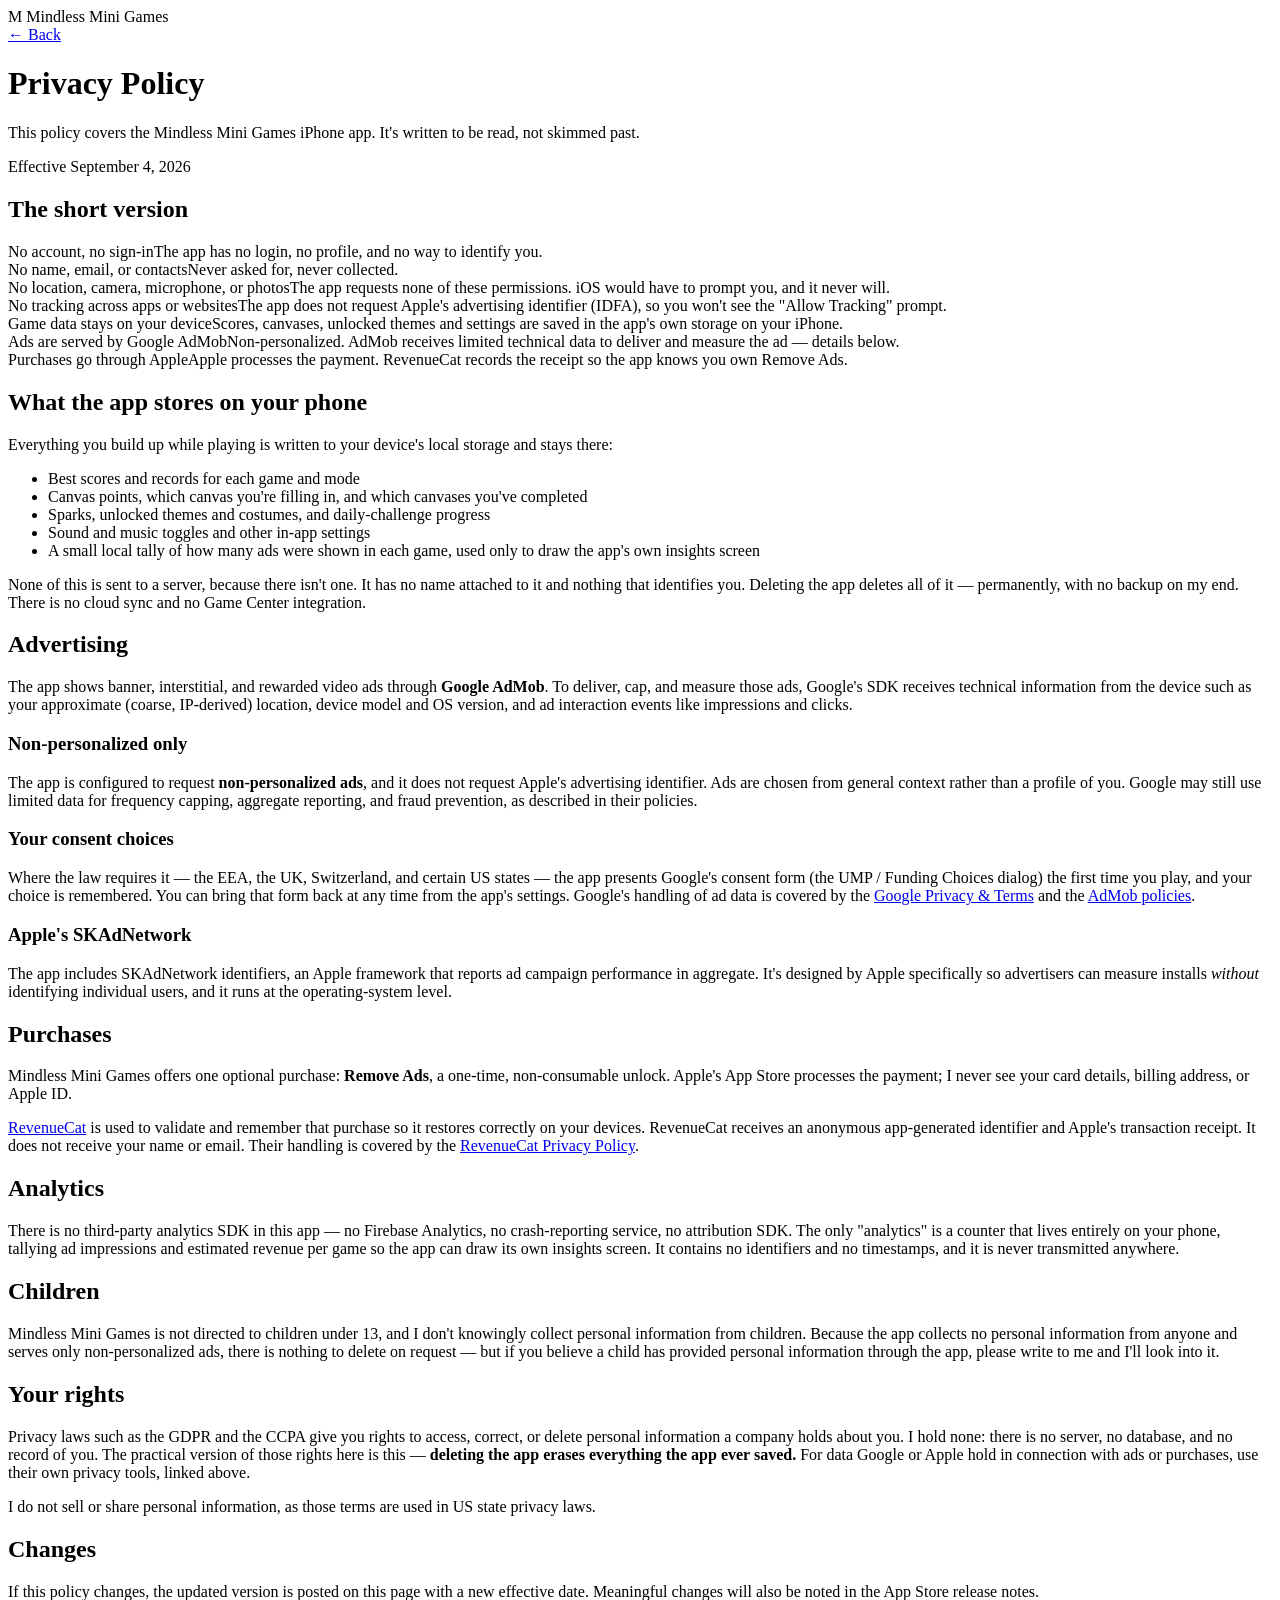
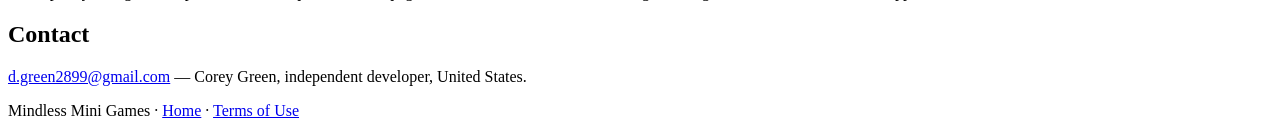
==== privacy.html @ 43a0973c "Rename privacy_2.html to privacy.html" ====
<!doctype html>
<html lang="en">
<head>
<meta charset="utf-8">
<meta name="viewport" content="width=device-width, initial-scale=1">
<title>Privacy Policy — Mindless Mini Games</title>
<meta name="description" content="Privacy Policy for the Mindless Mini Games iOS app.">
<link rel="preconnect" href="https://fonts.googleapis.com">
<link rel="preconnect" href="https://fonts.gstatic.com" crossorigin>
<link href="https://fonts.googleapis.com/css2?family=Figtree:wght@400;600;700;800;900&display=swap" rel="stylesheet">
<link rel="stylesheet" href="style.css">
</head>
<body>
<div class="wrap">

  <header class="mast">
    <span class="mark">M</span>
    <span class="name">Mindless Mini Games</span>
  </header>

  <a class="backlink" href="index.html">← Back</a>

  <h1>Privacy Policy</h1>
  <p class="lede">This policy covers the Mindless Mini Games iPhone app. It's written to be read, not skimmed past.</p>
  <p class="stamp">Effective September 4, 2026</p>

  <h2>The short version</h2>

  <div class="facts">
    <div class="fact"><span class="dot no"></span><span><span class="k">No account, no sign-in</span><span class="v">The app has no login, no profile, and no way to identify you.</span></span></div>
    <div class="fact"><span class="dot no"></span><span><span class="k">No name, email, or contacts</span><span class="v">Never asked for, never collected.</span></span></div>
    <div class="fact"><span class="dot no"></span><span><span class="k">No location, camera, microphone, or photos</span><span class="v">The app requests none of these permissions. iOS would have to prompt you, and it never will.</span></span></div>
    <div class="fact"><span class="dot no"></span><span><span class="k">No tracking across apps or websites</span><span class="v">The app does not request Apple's advertising identifier (IDFA), so you won't see the "Allow Tracking" prompt.</span></span></div>
    <div class="fact"><span class="dot yes"></span><span><span class="k">Game data stays on your device</span><span class="v">Scores, canvases, unlocked themes and settings are saved in the app's own storage on your iPhone.</span></span></div>
    <div class="fact"><span class="dot yes"></span><span><span class="k">Ads are served by Google AdMob</span><span class="v">Non-personalized. AdMob receives limited technical data to deliver and measure the ad — details below.</span></span></div>
    <div class="fact"><span class="dot yes"></span><span><span class="k">Purchases go through Apple</span><span class="v">Apple processes the payment. RevenueCat records the receipt so the app knows you own Remove Ads.</span></span></div>
  </div>

  <h2>What the app stores on your phone</h2>
  <p>Everything you build up while playing is written to your device's local storage and stays there:</p>
  <ul>
    <li>Best scores and records for each game and mode</li>
    <li>Canvas points, which canvas you're filling in, and which canvases you've completed</li>
    <li>Sparks, unlocked themes and costumes, and daily-challenge progress</li>
    <li>Sound and music toggles and other in-app settings</li>
    <li>A small local tally of how many ads were shown in each game, used only to draw the app's own insights screen</li>
  </ul>
  <p>None of this is sent to a server, because there isn't one. It has no name attached to it and nothing that identifies you. Deleting the app deletes all of it — permanently, with no backup on my end. There is no cloud sync and no Game Center integration.</p>

  <h2>Advertising</h2>
  <p>The app shows banner, interstitial, and rewarded video ads through <strong>Google AdMob</strong>. To deliver, cap, and measure those ads, Google's SDK receives technical information from the device such as your approximate (coarse, IP-derived) location, device model and OS version, and ad interaction events like impressions and clicks.</p>

  <h3>Non-personalized only</h3>
  <p>The app is configured to request <strong>non-personalized ads</strong>, and it does not request Apple's advertising identifier. Ads are chosen from general context rather than a profile of you. Google may still use limited data for frequency capping, aggregate reporting, and fraud prevention, as described in their policies.</p>

  <h3>Your consent choices</h3>
  <p>Where the law requires it — the EEA, the UK, Switzerland, and certain US states — the app presents Google's consent form (the UMP / Funding Choices dialog) the first time you play, and your choice is remembered. You can bring that form back at any time from the app's settings. Google's handling of ad data is covered by the <a href="https://policies.google.com/technologies/partner-sites" target="_blank" rel="noopener">Google Privacy &amp; Terms</a> and the <a href="https://support.google.com/admob/answer/6128543" target="_blank" rel="noopener">AdMob policies</a>.</p>

  <h3>Apple's SKAdNetwork</h3>
  <p>The app includes SKAdNetwork identifiers, an Apple framework that reports ad campaign performance in aggregate. It's designed by Apple specifically so advertisers can measure installs <em>without</em> identifying individual users, and it runs at the operating-system level.</p>

  <h2>Purchases</h2>
  <p>Mindless Mini Games offers one optional purchase: <strong>Remove Ads</strong>, a one-time, non-consumable unlock. Apple's App Store processes the payment; I never see your card details, billing address, or Apple ID.</p>
  <p><a href="https://www.revenuecat.com/" target="_blank" rel="noopener">RevenueCat</a> is used to validate and remember that purchase so it restores correctly on your devices. RevenueCat receives an anonymous app-generated identifier and Apple's transaction receipt. It does not receive your name or email. Their handling is covered by the <a href="https://www.revenuecat.com/privacy/" target="_blank" rel="noopener">RevenueCat Privacy Policy</a>.</p>

  <h2>Analytics</h2>
  <p>There is no third-party analytics SDK in this app — no Firebase Analytics, no crash-reporting service, no attribution SDK. The only "analytics" is a counter that lives entirely on your phone, tallying ad impressions and estimated revenue per game so the app can draw its own insights screen. It contains no identifiers and no timestamps, and it is never transmitted anywhere.</p>

  <h2>Children</h2>
  <p>Mindless Mini Games is not directed to children under 13, and I don't knowingly collect personal information from children. Because the app collects no personal information from anyone and serves only non-personalized ads, there is nothing to delete on request — but if you believe a child has provided personal information through the app, please write to me and I'll look into it.</p>

  <h2>Your rights</h2>
  <p>Privacy laws such as the GDPR and the CCPA give you rights to access, correct, or delete personal information a company holds about you. I hold none: there is no server, no database, and no record of you. The practical version of those rights here is this — <strong>deleting the app erases everything the app ever saved.</strong> For data Google or Apple hold in connection with ads or purchases, use their own privacy tools, linked above.</p>
  <p>I do not sell or share personal information, as those terms are used in US state privacy laws.</p>

  <h2>Changes</h2>
  <p>If this policy changes, the updated version is posted on this page with a new effective date. Meaningful changes will also be noted in the App Store release notes.</p>

  <h2>Contact</h2>
  <p><a href="mailto:d.green2899@gmail.com">d.green2899@gmail.com</a> — Corey Green, independent developer, United States.</p>

  <footer>
    Mindless Mini Games · <a href="index.html">Home</a> · <a href="terms.html">Terms of Use</a>
  </footer>

</div>
</body>
</html>
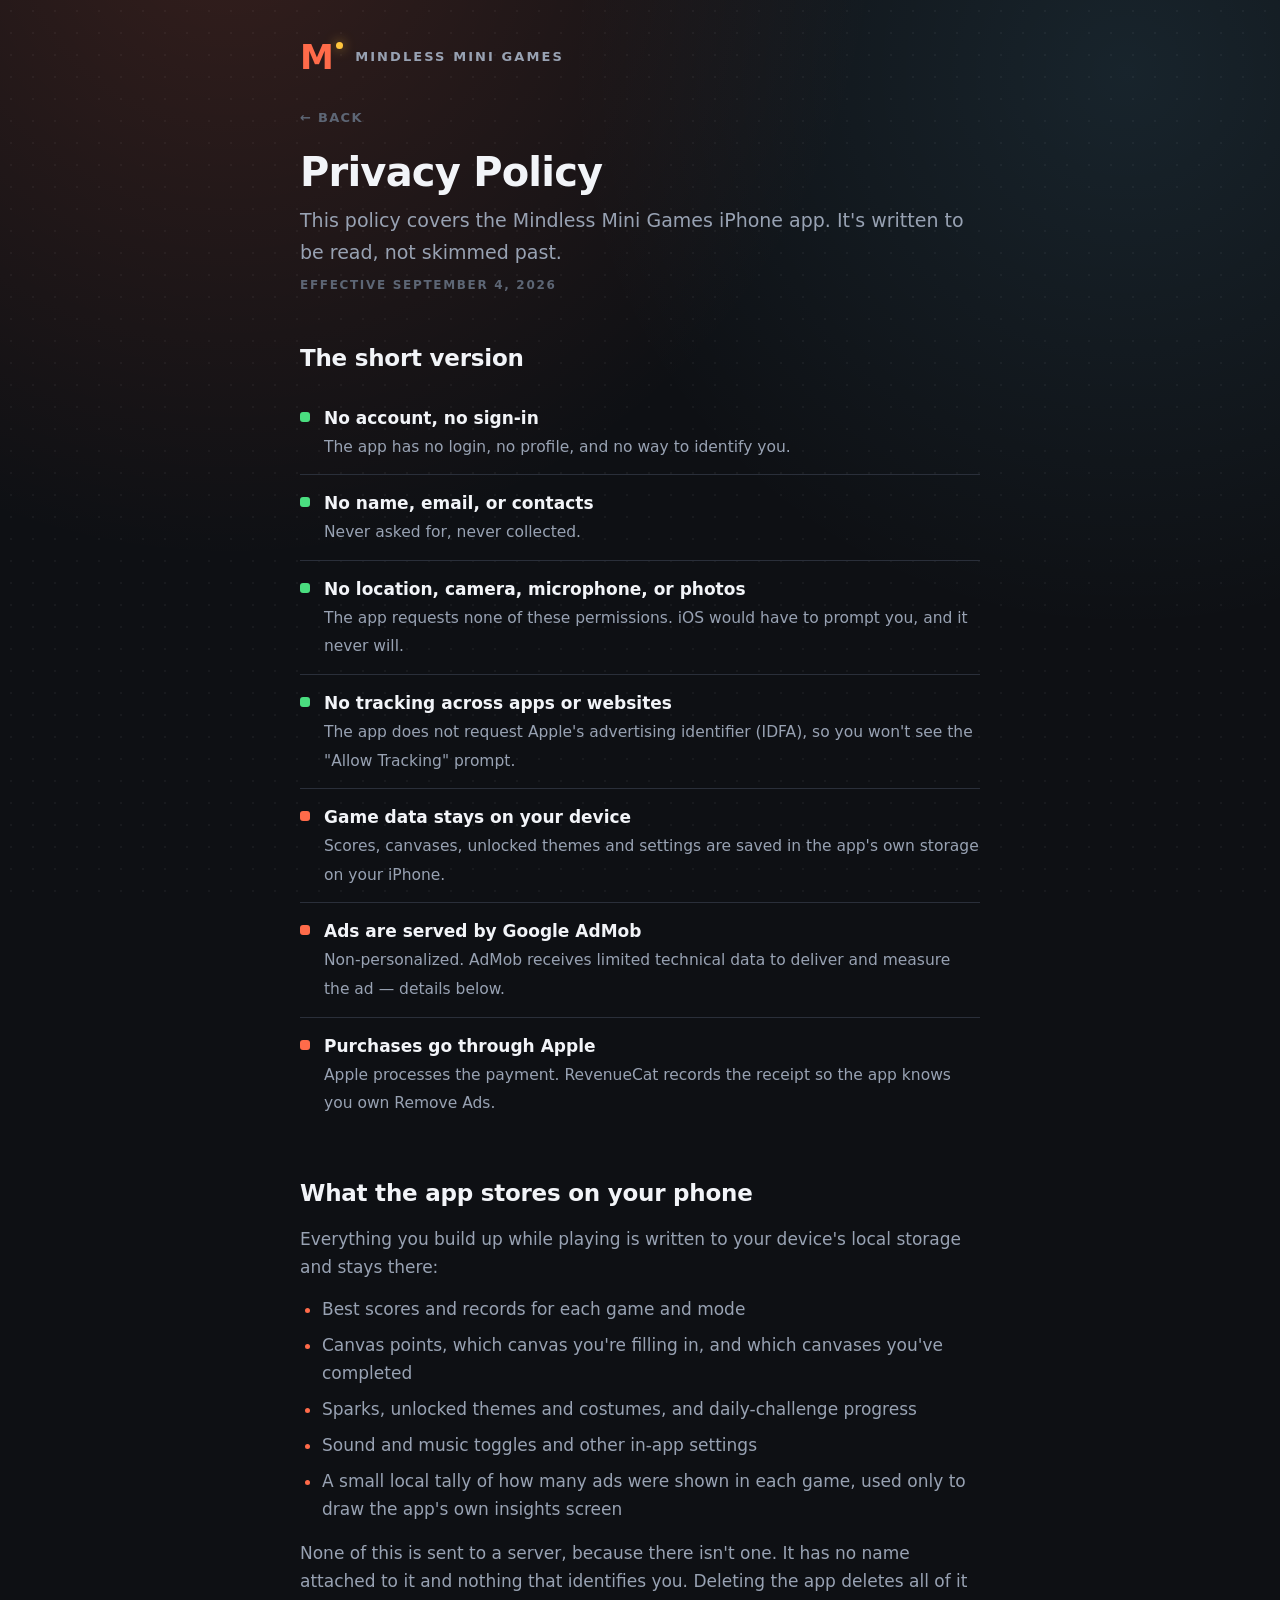
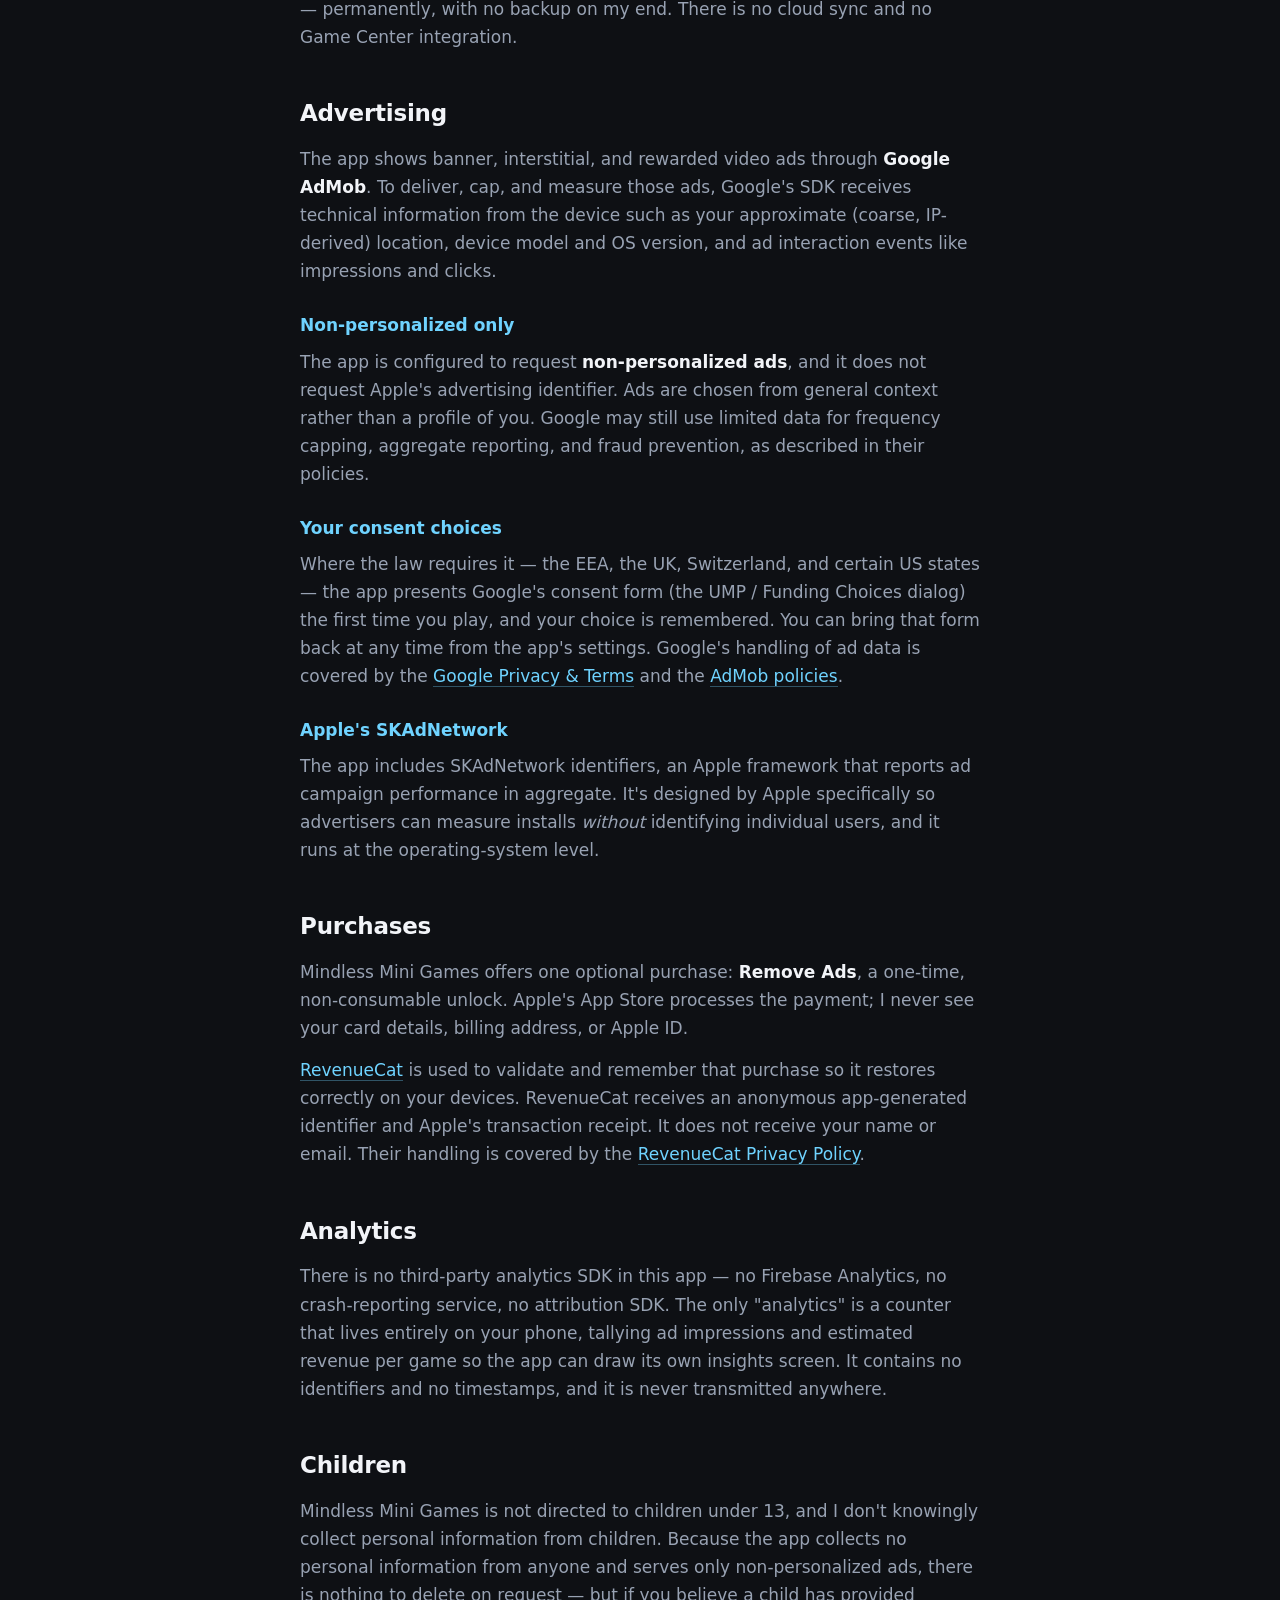
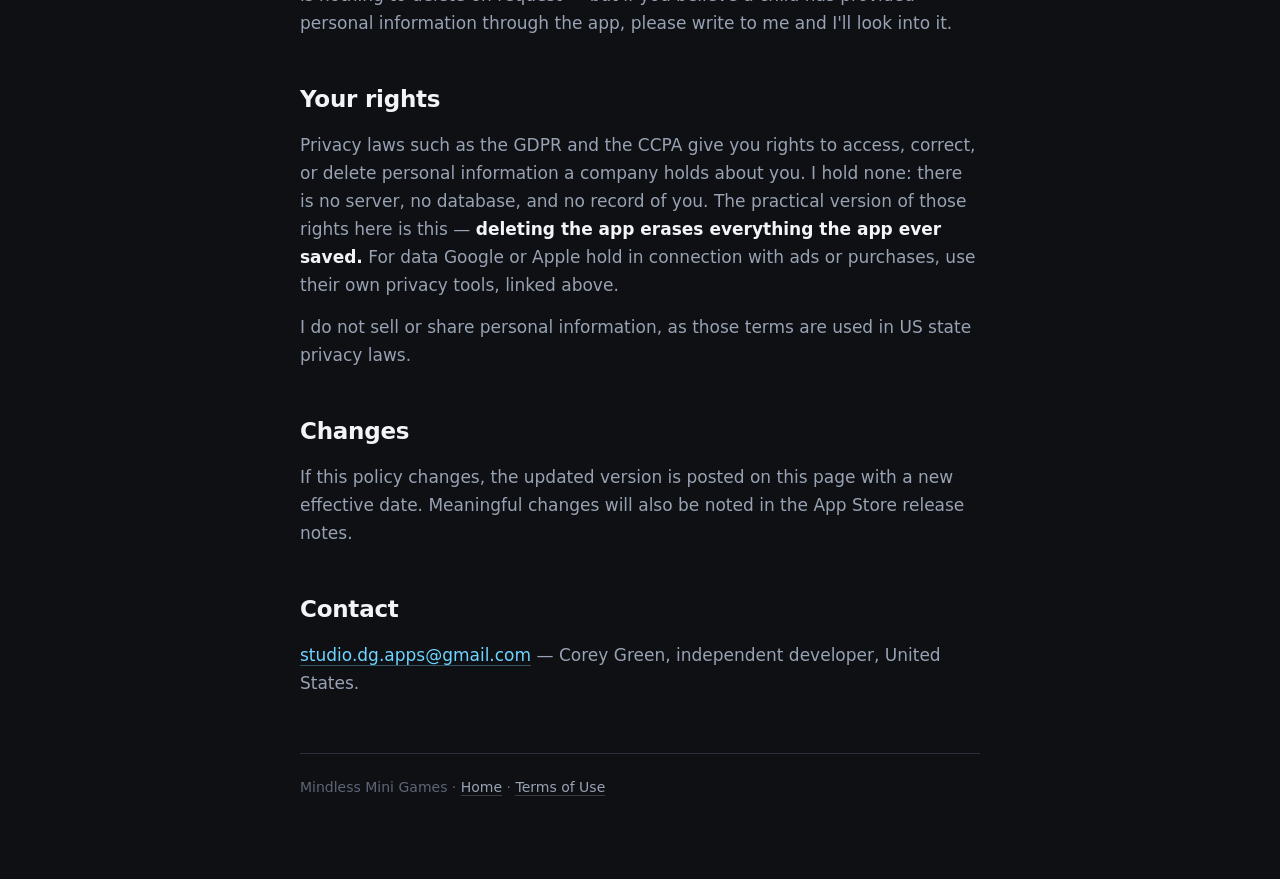
==== commit 0ffd7d8e: "Update contact email in privacy policy" ====
--- a/privacy.html
+++ b/privacy.html
@@ -77,7 +77,7 @@
   <p>If this policy changes, the updated version is posted on this page with a new effective date. Meaningful changes will also be noted in the App Store release notes.</p>
 
   <h2>Contact</h2>
-  <p><a href="mailto:d.green2899@gmail.com">d.green2899@gmail.com</a> — Corey Green, independent developer, United States.</p>
+  <p><a href="mailto:studio.dg.apps@gmail.com">studio.dg.apps@gmail.com</a> — Corey Green, independent developer, United States.</p>
 
   <footer>
     Mindless Mini Games · <a href="index.html">Home</a> · <a href="terms.html">Terms of Use</a>
--- a/style.css
+++ b/style.css
@@ -0,0 +1,230 @@
+/* Mindless Mini Games — legal site
+   Colours lifted straight from the app's Chrome palette (DesignSystem.swift). */
+
+:root {
+  --ground:       #0E1014;
+  --surface:      #171A21;
+  --raised:       #1F232C;
+  --stroke:       #2A2F3A;
+  --text:         #F2F4F8;
+  --text-2:       #98A2B3;
+  --text-3:       #5D6675;
+  --accent:       #FF6B4A;
+  --tiles:        #6FD3FF;
+  --sparks:       #FFC53D;
+  --success:      #4ADE80;
+  --r-chip:  8px;
+  --r-row:  14px;
+  --r-tile: 20px;
+  --r-sheet:28px;
+}
+
+* { box-sizing: border-box; }
+
+html { -webkit-text-size-adjust: 100%; }
+
+body {
+  margin: 0;
+  background-color: var(--ground);
+  /* the halftone dot field, same idea as the app's menu backdrop */
+  background-image:
+    radial-gradient(circle at 18% -10%, rgba(255,107,74,0.16), transparent 45%),
+    radial-gradient(circle at 88% 8%,  rgba(111,211,255,0.10), transparent 40%),
+    radial-gradient(rgba(255,255,255,0.045) 1px, transparent 1px);
+  background-size: auto, auto, 22px 22px;
+  background-attachment: fixed;
+  color: var(--text);
+  font-family: 'Figtree', -apple-system, BlinkMacSystemFont, 'Segoe UI', system-ui, sans-serif;
+  font-size: 17px;
+  line-height: 1.65;
+  -webkit-font-smoothing: antialiased;
+}
+
+.wrap {
+  max-width: 720px;
+  margin: 0 auto;
+  padding: 40px 20px 80px;
+}
+
+/* ---- masthead ---- */
+
+.mast {
+  display: flex;
+  align-items: center;
+  gap: 12px;
+  padding-bottom: 28px;
+}
+
+.mark {
+  font-size: 34px;
+  font-weight: 900;
+  letter-spacing: -0.02em;
+  line-height: 1;
+  color: var(--accent);
+  position: relative;
+  padding-right: 10px;
+}
+
+.mark::after {                 /* the little spark at the M's shoulder */
+  content: "";
+  position: absolute;
+  top: 2px; right: 0;
+  width: 7px; height: 7px;
+  border-radius: 50%;
+  background: var(--sparks);
+  box-shadow: 0 0 12px rgba(255,197,61,0.7);
+}
+
+.mast .name {
+  font-size: 13px;
+  font-weight: 700;
+  letter-spacing: 0.16em;
+  text-transform: uppercase;
+  color: var(--text-2);
+}
+
+/* ---- type ---- */
+
+h1 {
+  font-size: 40px;
+  line-height: 1.12;
+  font-weight: 800;
+  letter-spacing: -0.02em;
+  margin: 0 0 10px;
+}
+
+.lede {
+  font-size: 19px;
+  color: var(--text-2);
+  margin: 0 0 8px;
+}
+
+.stamp {
+  font-size: 12px;
+  font-weight: 700;
+  letter-spacing: 0.14em;
+  text-transform: uppercase;
+  color: var(--text-3);
+  margin: 0 0 34px;
+}
+
+h2 {
+  font-size: 23px;
+  font-weight: 800;
+  letter-spacing: -0.01em;
+  margin: 40px 0 12px;
+  padding-top: 4px;
+}
+
+h3 {
+  font-size: 17px;
+  font-weight: 700;
+  margin: 26px 0 8px;
+  color: var(--tiles);
+}
+
+p, li { color: var(--text-2); }
+p { margin: 0 0 14px; }
+strong { color: var(--text); font-weight: 700; }
+
+ul { padding-left: 22px; margin: 0 0 16px; }
+li { margin-bottom: 8px; }
+li::marker { color: var(--accent); }
+
+a { color: var(--tiles); text-decoration: none; border-bottom: 1px solid rgba(111,211,255,0.35); }
+a:hover { border-bottom-color: var(--tiles); }
+
+hr {
+  border: 0;
+  border-top: 1px solid var(--stroke);
+  margin: 44px 0;
+}
+
+/* ---- cards ---- */
+
+.card {
+  background: var(--surface);
+  border: 1px solid var(--stroke);
+  border-radius: var(--r-sheet);
+  padding: 24px 26px;
+  margin: 0 0 18px;
+}
+
+.card h3 { margin-top: 0; }
+.card p:last-child, .card ul:last-child { margin-bottom: 0; }
+
+.note {
+  border-left: 3px solid var(--sparks);
+  background: rgba(255,197,61,0.07);
+  border-radius: var(--r-row);
+  padding: 16px 20px;
+  margin: 0 0 22px;
+  font-size: 15.5px;
+}
+.note strong { color: var(--sparks); }
+
+/* ---- the "what we collect" quick table ---- */
+
+.facts { margin: 6px 0 20px; }
+
+.fact {
+  display: flex;
+  gap: 14px;
+  align-items: flex-start;
+  padding: 14px 0;
+  border-bottom: 1px solid var(--stroke);
+}
+.fact:last-child { border-bottom: 0; }
+
+.dot {
+  flex: 0 0 auto;
+  width: 10px; height: 10px;
+  border-radius: 3px;
+  margin-top: 8px;
+}
+.dot.no  { background: var(--success); }
+.dot.yes { background: var(--accent); }
+
+.fact .k { color: var(--text); font-weight: 700; display: block; }
+.fact .v { color: var(--text-2); font-size: 15.5px; }
+
+/* ---- nav tiles on the index ---- */
+
+.tiles { display: grid; gap: 14px; grid-template-columns: 1fr 1fr; margin: 26px 0 0; }
+@media (max-width: 560px) { .tiles { grid-template-columns: 1fr; } }
+
+.tile {
+  display: block;
+  background: var(--surface);
+  border: 1px solid var(--stroke);
+  border-radius: var(--r-tile);
+  padding: 22px 24px;
+  border-bottom: 1px solid var(--stroke);
+  transition: transform .18s ease, border-color .18s ease, background .18s ease;
+}
+.tile:hover { transform: translateY(-2px); border-color: var(--accent); background: var(--raised); }
+.tile .t { font-size: 20px; font-weight: 800; color: var(--text); display: block; margin-bottom: 4px; }
+.tile .d { font-size: 15px; color: var(--text-3); }
+
+/* ---- footer ---- */
+
+footer {
+  margin-top: 56px;
+  padding-top: 22px;
+  border-top: 1px solid var(--stroke);
+  font-size: 14px;
+  color: var(--text-3);
+}
+footer a { color: var(--text-2); border-bottom-color: rgba(152,162,179,0.3); }
+
+.backlink {
+  display: inline-block;
+  font-size: 13px;
+  font-weight: 700;
+  letter-spacing: 0.1em;
+  text-transform: uppercase;
+  color: var(--text-3);
+  border: 0;
+  margin-bottom: 22px;
+}
+.backlink:hover { color: var(--accent); border: 0; }
